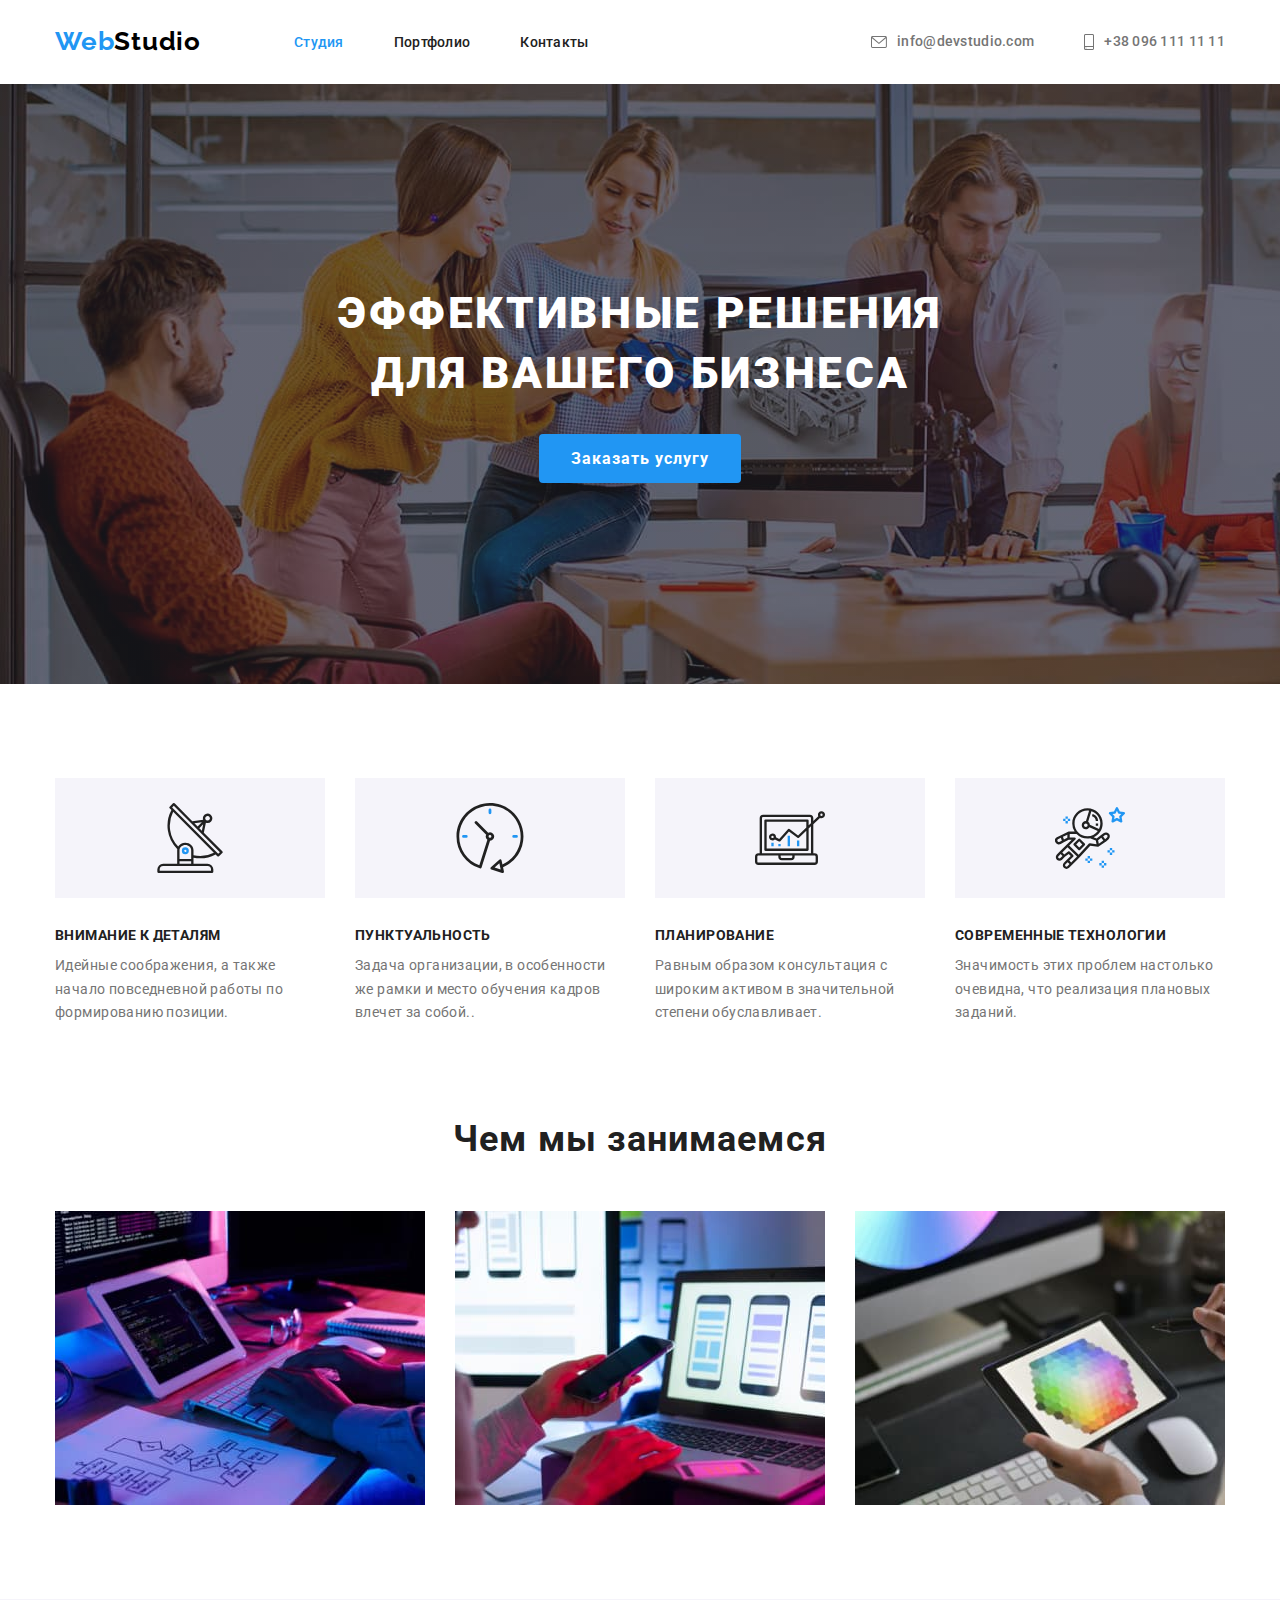
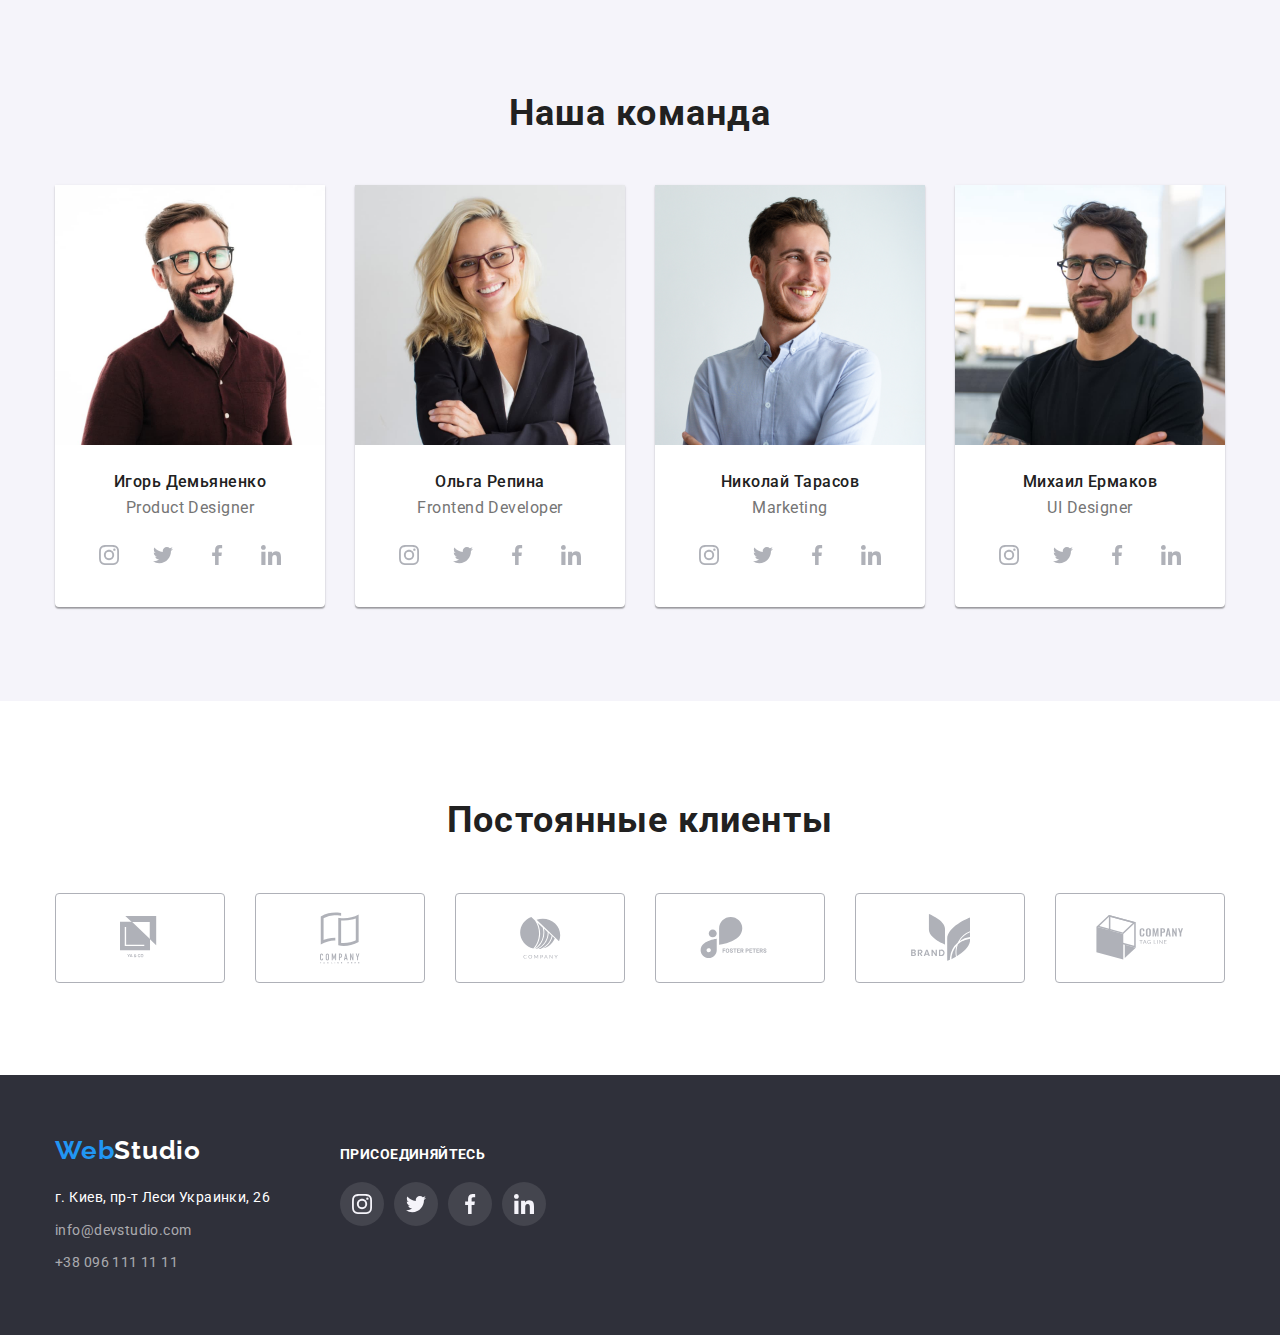
==== index.html @ 5180923b "copy created" ====
<!DOCTYPE html>
<html lang="ru">
<head>
    <meta charset="UTF-8">
    <meta name="viewport" content="width=device-width, initial-scale=1.0">
    <title>WebStudio</title>
    <link rel="preconnect" href="https://fonts.gstatic.com">
    <link href="https://fonts.googleapis.com/css2?family=Raleway:wght@700&family=Roboto:wght@400;500;700;900&display=swap"
          rel="stylesheet">
    <link rel="stylesheet" href="./css/modern-normalize.css">
    <link rel="stylesheet" href="./css/common.css">
    <link rel="stylesheet" href="./css/main.css">
</head>
<body>
    <!-- Navigation -->
    <header class="page-header container" >
            
                <nav class="nav-links" >
                    <a class="link-main" href="./index.html"><span class="part-web">Web</span>Studio</a>
                    <ul class="list">
                        <li class="item"><a class="link studio current" href="./index.html">Студия</a></li>
                        <li class="item"><a class="link portfoli" href="./portfolio.html">Портфолио</a></li>
                        <li class="item"><a class="link contacts" href="">Контакты</a></li>
                    </ul>
                </nav>
           
            
                <ul class="address list">
                    <li class="item">
                        <a class="auth-items" href="mailto:info@devstudio.com"> 
                            <svg class="icon" width="16" height="12">
                                <use href="./images/sprite.svg#icon-envelope"></use>
                            </svg> 
                            info@devstudio.com
                        </a>
                    </li>
                    <li class="item">
                        <a class="auth-items" href="tel:+380961111111">
                            <svg class="icon" width="10" height="16">
                            <use href="./images/sprite.svg#icon-smartphone"></use>
                            </svg>
                            +38 096 111 11 11
                        </a>
                    </li>
                </ul>
            
    </header>
<main>
    <!-- Hero --> 
        <section class="section-hero">
            <div class="overlay">
                <h1 class="section-title">Эффективные решения <br />для вашего бизнеса</h1>
                <button class="button-order" type="button" >Заказать услугу</button>
            </div>
          </section>
    <!-- Advantages -->
    <section class="section-advantages">
                   <div class="container">
                        <h2 class="visually-hidden">Характеристики</h2>

                        <ul class="list advantages">
                            <li class="item">
                                <div class="item-icon">
                                    <svg class="icon" width="70" height="70">
                                        <use href="./images/sprite.svg#icon-antenna-1"></use>
                                    </svg>
                                </div>
                                <h3 class="section-item top">Внимание к деталям</h3>
                                <p class="section-text">Идейные соображения, а также начало повседневной работы по формированию позиции.</p>
                            </li>

                            <li class="item">
                                <div class="item-icon">
                                    <svg class="icon" width="70" height="70">
                                        <use href="./images/sprite.svg#icon-clock-1"></use>
                                    </svg>
                                </div>
                                <h3 class="section-item">Пунктуальность</h3>
                                <p class="section-text">Задача организации, в особенности же рамки и место обучения кадров влечет за собой..</p>
                            </li>

                            <li class="item">
                                <div class="item-icon">
                                    <svg class="icon" width="70" height="70">
                                        <use href="./images/sprite.svg#icon-diagram-1"></use>
                                    </svg>
                                </div>
                                <h3 class="section-item">Планирование</h3>
                                <p class="section-text">Равным образом консультация с широким активом в значительной степени обуславливает.</p>
                            </li>

                            <li class="item">
                                <div class="item-icon">
                                    <svg class="icon" width="70" height="70">
                                        <use href="./images/sprite.svg#icon-astronaut-1"></use>
                                    </svg>
                                </div>
                                <h3 class="section-item">Современные технологии</h3>
                                <p class="section-text">Значимость этих проблем настолько очевидна, что реализация плановых заданий.</p>
                            </li>
                        </ul>
                   </div>
        </section>
    <!-- Activities -->
    <section class="section-activities" >
        <div class="container" >
            <h2 class="section-title">Чем мы занимаемся</h2>
            <ul class="list">
                <li> 
                    <div class="thumb">
                        <img src="images/image_1.jpg" alt="image_1">
                    </div> 
                </li>
                <li> 
                    <div class="thumb">
                        <img src="images/image_2.jpg" alt="image_2">
                    </div> 
                </li>
                <li> 
                    <div class="thumb">
                        <img src="images/image_3.jpg" alt="image_3">
                    </div> 
                </li>
            </ul>
        </div>
    </section>
    <!-- Our team -->
    <section class="section-team" >
        <div class="container">
            <h2 class="section-title">Наша команда</h2>
            <ul class="list">

                <li class="worker">
                    <div class="thumb">
                        <img src="images/ihor.jpg" alt="Фото Игоря">
                    </div>
                    
                    <div class="worker-info">
                        <h3 class="section-item">Игорь Демьяненко</h3>
                        <p class="section-text">Product Designer</p>
                        <ul class="list-socials">
                        
                            <li class="social-item">
                                <a class="item insta" href="">
                                    <svg class="icon" width="20" height="20">
                                        <use href="./images/sprite.svg#icon-instagram-2"></use>
                                    </svg>
                                </a>
                            </li>
                        
                            <li class="social-item">
                                <a class="item twitter" href="">
                                    <svg class="icon" width="20" height="20">
                                        <use href="./images/sprite.svg#icon-twitter-1"></use>
                                    </svg>
                                </a>
                            </li>
                        
                            <li class="social-item">
                                <a class="item facebook" href="">
                                    <svg class="icon" width="20" height="20">
                                        <use href="./images/sprite.svg#icon-facebook-1"></use>
                                    </svg>
                                </a>
                            </li>
                        
                            <li class="social-item">
                                <a class="item linkedin" href="">
                                    <svg class="icon" width="20" height="20">
                                        <use href="./images/sprite.svg#icon-linkedin-1"></use>
                                    </svg>
                                </a>
                            </li>
                        </ul>
                    </div>
                </li>


                <li class="worker">
                   <div class="thumb">
                        <img src="images/olha.jpg" alt="Фото Ольги">
                   </div>
                    
                   <div class="worker-info">
                    <h3 class="section-item">Ольга Репина</h3>
                    <p class="section-text">Frontend Developer</p>
                    <ul class="list-socials">
                    
                        <li class="social-item">
                            <a class="item insta" href="">
                                <svg class="icon" width="20" height="20">
                                    <use href="./images/sprite.svg#icon-instagram-2"></use>
                                </svg>
                            </a>
                        </li>
                    
                        <li class="social-item">
                            <a class="item twitter" href="">
                                <svg class="icon" width="20" height="20">
                                    <use href="./images/sprite.svg#icon-twitter-1"></use>
                                </svg>
                            </a>
                        </li>
                    
                        <li class="social-item">
                            <a class="item facebook" href="">
                                <svg class="icon" width="20" height="20">
                                    <use href="./images/sprite.svg#icon-facebook-1"></use>
                                </svg>
                            </a>
                        </li>
                    
                        <li class="social-item">
                            <a class="item linkedin" href="">
                                <svg class="icon" width="20" height="20">
                                    <use href="./images/sprite.svg#icon-linkedin-1"></use>
                                </svg>
                            </a>
                        </li>
                    </ul>
                   </div>
                </li>


                <li class="worker">
                    <div class="thumb">
                        <img src="images/nick.jpg" alt="Фото Николая">
                    </div>

                    <div class="worker-info">
                        <h3 class="section-item">Николай Тарасов</h3>
                        <p class="section-text">Marketing</p>
                        <ul class="list-socials">
                        
                            <li class="social-item">
                                <a class="item insta" href="">
                                    <svg class="icon" width="20" height="20">
                                        <use href="./images/sprite.svg#icon-instagram-2"></use>
                                    </svg>
                                </a>
                            </li>
                        
                            <li class="social-item">
                                <a class="item twitter" href="">
                                    <svg class="icon" width="20" height="20">
                                        <use href="./images/sprite.svg#icon-twitter-1"></use>
                                    </svg>
                                </a>
                            </li>
                        
                            <li class="social-item">
                                <a class="item facebook" href="">
                                    <svg class="icon" width="20" height="20">
                                        <use href="./images/sprite.svg#icon-facebook-1"></use>
                                    </svg>
                                </a>
                            </li>
                        
                            <li class="social-item">
                                <a class="item linkedin" href="">
                                    <svg class="icon" width="20" height="20">
                                        <use href="./images/sprite.svg#icon-linkedin-1"></use>
                                    </svg>
                                </a>
                            </li>
                        </ul>
                    </div>
                </li>


                <li class="worker">
                    <div class="thumb">
                        <img src="images/mikchail.jpg" alt="Фото Михаила">
                    </div>
                    
                    <div class="worker-info">
                        <h3 class="section-item">Михаил Ермаков</h3>
                        <p class="section-text">UI Designer</p>
                        <ul class="list-socials">
                        
                            <li class="social-item">
                                <a class="item insta" href="">
                                    <svg class="icon" width="20" height="20">
                                        <use href="./images/sprite.svg#icon-instagram-2"></use>
                                    </svg>
                                </a>
                            </li>
                        
                            <li class="social-item">
                                <a class="item twitter" href="">
                                    <svg class="icon" width="20" height="20">
                                        <use href="./images/sprite.svg#icon-twitter-1"></use>
                                    </svg>
                                </a>
                            </li>
                        
                            <li class="social-item">
                                <a class="item facebook" href="">
                                    <svg class="icon" width="20" height="20">
                                        <use href="./images/sprite.svg#icon-facebook-1"></use>
                                    </svg>
                                </a>
                            </li>
                        
                            <li class="social-item">
                                <a class="item linkedin" href="">
                                    <svg class="icon" width="20" height="20">
                                        <use href="./images/sprite.svg#icon-linkedin-1"></use>
                                    </svg>
                                </a>
                            </li>
                        </ul>
                    </div>
                </li>
            </ul>
        </div>
    </section>

    <!-- CLIENTS -->
    <section class="section-clients">
       <div class="container">
           <h2 class="section-title">Постоянные клиенты</h2>
            <ul class="clients-list">

                <li class="client">
                    <a class="button" href="">
                        <svg class="icon" width="40" height="52">
                            <use href="./images/sprite.svg#icon-logo-1"></use>
                        </svg>
                    </a>
                </li>

                <li class="client">
                    <a class="button" href="">
                        <svg class="icon" width="40" height="52">
                            <use href="./images/sprite.svg#icon-logo-2"></use>
                        </svg>
                    </a>
                </li>

                <li class="client">
                    <a class="button" href="">
                        <svg class="icon" width="41" height="42">
                            <use href="./images/sprite.svg#icon-logo-3"></use>
                        </svg>
                    </a>
                </li>

                <li class="client">
                    <a class="button" href="">
                        <svg class="icon" width="80" height="42">
                            <use href="./images/sprite.svg#icon-logo-4"></use>
                        </svg>
                    </a>
                </li>

                <li class="client">
                    <a class="button" href="">
                        <svg class="icon" width="59" height="47">
                            <use href="./images/sprite.svg#icon-logo-5"></use>
                        </svg>
                    </a>
                </li>

                <li class="client">
                    <a class="button" href="">
                        <svg class="icon" width="88" height="45">
                            <use href="./images/sprite.svg#icon-logo-6"></use>
                        </svg>
                    </a>
                </li>

            </ul>
       </div>
    </section>
</main>

<footer>
    <div class="footer-wraper">
        <div>
            <a class="logo-link" href="https://kovalenko-23.github.io/goit-markup-hw-01/">
                <span class="part-web">Web</span>Studio</a>
            <address class="auth-nav">
                <p class="city"><span class="city-address">г. Киев, пр-т Леси Украинки, 26</span> <br />
                    <a class="auth mail" href="mailto:info@devstudio.com">info@devstudio.com</a> <br />
                    <a class="auth" href="tel:+380961111111">+38 096 111 11 11</a>
                </p>
            </address>
        </div>
        
        <div class="social-links">
            <p class="social-links title">ПРИСОЕДИНЯЙТЕСЬ</p>
            <ul class="buttons">

                <li class="button">
                    <a class="social-button" href="">
                        <svg class="icon" width="20" height="20">
                            <use href="./images/sprite.svg#icon-instagram-2"></use>
                        </svg>
                    </a>
                </li>
        
                <li class="button">
                    <a class="social-button" href="">
                        <svg class="icon" width="20" height="20">
                            <use href="./images/sprite.svg#icon-twitter-1"></use>
                        </svg>
                    </a>
                </li>
        
                <li class="button">
                    <a class="social-button" href="">
                        <svg class="icon" width="20" height="20">
                            <use href="./images/sprite.svg#icon-facebook-1"></use>
                        </svg>
                    </a>
                </li>
        
                <li class="button">
                    <a class="social-button" href="">
                        <svg class="icon" width="20" height="20">
                            <use href="./images/sprite.svg#icon-linkedin-1"></use>
                        </svg>
                    </a>
                </li>
            </ul>
        </div>
    </div>
</footer>
</body>
</html>
---- css/common.css ----
:root {
  --primary-text-color: #757575;
  --primary-title-color: #212121;
  --alt-logo-color: #2196f3;
  --bcg-button-color: #f5f4fa;
  --bcg-color: #f5f4fa;
  --primary-white-color: #fff;
  --alt-bcg-color: #2f303a;
  --address-items-color: rgb(255, 255, 255, 0.6);
  --social-links-color-1: #afb1b8;
}

body {
  background-color: var(--primary-white-color);
  color: var(--primary-text-color);
  font-family: Roboto, sans-serif;
}

.visually-hidden {
  position: absolute;
  width: 1px;
  height: 1px;
  margin: -1px;
  border: 0;
  padding: 0;

  white-space: nowrap;
  clip-path: inset(100%);
  clip: rect(0 0 0 0);
  overflow: hidden;
}

.list {
  margin: 0;
  padding: 0;
  list-style: none;
  display: block;
}

.container {
  margin: 0 auto;
  width: 1200px;
  padding-left: 15px;
  padding-right: 15px;
  /* outline: 2px solid tomato; */
}

h1,
h2,
h3,
h4,
h5,
p {
  margin: 0;
  padding: 0;
}

img {
  display: block;
  height: auto;
  max-width: 100%;
}
/*===NAVIGATION===*/
.page-header .list {
  align-items: center;
}

.page-header.container {
  padding-left: 15px;
  padding-right: 15px;
  padding-top: 24px;
  padding-bottom: 24px;
  display: flex;
}

.page-header .list {
  display: flex;
}

.nav-links {
  display: flex;
}

/* Web Studio link */
.link-main {
  display: flex;
  align-items: center;
  margin-right: 93px;
}

.part-web {
  color: var(--alt-logo-color);
}

/* super cool option */
.page-header .item + .item {
  margin-left: 50px;
}

.link-main:focus,
.link-main:hover {
  color: #000;
}

.nav-links .link:hover,
.nav-links .link:focus,
.nav-links .link.current,
.address a:hover,
.address a:focus {
  color: #2196f3;
}

.address a {
  color: var(--primary-text-color);
  font-weight: 500;
  font-size: 14px;
  line-height: 1.14;
  letter-spacing: 0.02em;
}

.nav-links .link-main {
  color: #000;
  font-family: Raleway;
  font-weight: bold;
  font-size: 26px;
  line-height: 1.38;
  letter-spacing: 0.03em;
}

a,
.nav-links .link {
  text-decoration: none;
}

.nav-links .link {
  color: var(--primary-title-color);
  font-weight: 500;
  font-size: 14px;
  line-height: 1.14;
  letter-spacing: 0.02em;
}

/* Address list */

.auth-items {
  display: flex;
  align-items: center;
}

.address.list .icon {
  fill: currentColor;
  margin-right: 10px;
}

.address .item:hover {
  fill: var(--alt-logo-color);
}

.address.list {
  display: flex;
  justify-content: flex-end;
  margin-left: auto;
}

/*====MAIN====*/

/*===HERO===*/
.overlay {
  text-align: center;
  padding-bottom: 200px;
  padding-top: 200px;
  max-width: 1600px;
  height: 600px;
  margin-left: auto;
  margin-right: auto;
  background-image: linear-gradient(
      to right,
      rgba(47, 48, 58, 0.4),
      rgba(47, 48, 58, 0.4)
    ),
    url(../images/hero-background.jpg);
}

.section-hero .section-title {
  color: var(--primary-white-color);
  font-weight: 900;
  font-size: 44px;
  line-height: 1.36;
  text-align: center;
  letter-spacing: 0.06em;
  text-transform: uppercase;
  margin-bottom: 30px;
  margin-top: 0;
}

.button-order {
  border-radius: 4px;
  border: none;
  padding: 10px 32px;
  min-width: 200px;

  background-color: var(--alt-logo-color);
  color: var(--primary-white-color);
  font-weight: bold;
  font-size: 16px;
  line-height: 1.87;
  align-items: center;
  text-align: center;
  letter-spacing: 0.06em;
}

.section-hero button:hover,
.section-hero button:focus {
  background-color: var(--bcg-button-color);
  color: var(--primary-title-color);
}

/* Section Advantages */

.section-advantages .list {
  display: flex;
  justify-content: space-between;
}

.list.advantages > .item:not(:last-child) {
  margin-right: 30px;
}

.list.advantages > .item {
  width: 270px;
}

.item-icon {
  display: flex;
  align-items: center;
  background-color: var(--bcg-button-color);
  padding: 25px 100px;
  margin-bottom: 30px;
}

.list.advantages .icon {
  padding: 0;
  border: none;
  margin: 0;
}

.section-advantages .section-item {
  color: var(--primary-title-color);
  font-weight: bold;
  font-size: 14px;
  line-height: 1.14;
  letter-spacing: 0.03em;
  text-transform: uppercase;
}

.section-advantages {
  padding-top: 94px;
  padding-bottom: 94px;
}

.section-advantages .section-item {
  margin-top: 0;
  margin-bottom: 10px;
}

.section-advantages .section-text {
  margin-top: 0;
  margin-bottom: 0;
}

.section-item.top {
  margin-top: 0;
}

.section-advantages .section-text {
  color: var(--primary-text-color);
  font-style: normal;
  font-weight: normal;
  font-size: 14px;
  line-height: 1.7;
  letter-spacing: 0.03em;
}

/* Activities section */
.section-activities .list {
  display: flex;
  justify-content: space-between;
}

.section-activities {
  padding-bottom: 94px;
}

.section-activities .section-title {
  color: var(--primary-title-color);
  font-weight: bold;
  text-align: center;
  font-size: 36px;
  line-height: 1.16;
  letter-spacing: 0.03em;
  margin-bottom: 50px;
}

/* Our Team section */
.section-team .list {
  display: flex;
  justify-content: space-between;
}

.section-team {
  background-color: var(--bcg-color);
  padding-top: 94px;
  padding-bottom: 94px;
}

.section-team .worker {
  background-color: var(--primary-white-color);
  box-shadow: 0px 1px 3px rgba(0, 0, 0, 0.12), 0px 1px 1px rgba(0, 0, 0, 0.14),
    0px 2px 1px rgba(0, 0, 0, 0.2);
  border-radius: 0px 0px 4px 4px;
}

.section-team .worker:not(:last-child) {
  margin-right: 30px;
}

.worker-info {
  padding: 30px 32px;
}

.section-team .section-title {
  color: var(--primary-title-color);
  font-weight: bold;
  font-size: 36px;
  line-height: 1.16;
  text-align: center;
  letter-spacing: 0.03em;
  margin-bottom: 50px;
}

.section-team .section-item {
  color: var(--primary-title-color);
  font-weight: 500;
  font-size: 16px;
  line-height: 0.84;
  text-align: center;
  letter-spacing: 0.03em;
  margin-bottom: 10px;
}

.section-team .section-text {
  color: var(--primary-text-color);
  font-weight: normal;
  font-size: 16px;
  line-height: 1.2;
  text-align: center;
  letter-spacing: 0.03em;
  margin-bottom: 16px;
}

/* Social links */
.list-socials {
  display: flex;
  justify-content: space-around;
  padding: 0;
}

.list-socials .social-item:not(:last-child) {
  margin-right: 10px;
}

.social-item > .item {
  display: flex;
  align-items: center;
  justify-content: center;
  border: none;
  padding: 0;
  width: 44px;
  height: 44px;
  border-radius: 50%;
  color: var(--social-links-color-1);
}

.social-item > .item:hover,
.social-item > .item:focus {
  background-color: var(--alt-logo-color);
  color: var(--primary-white-color);
}

.social-item .icon {
  fill: currentColor;
}

/*===Clients section=== */
.section-clients .container {
  padding-top: 98px;
  padding-bottom: 92px;
  margin-left: auto;
  margin-right: auto;
}

.section-clients .section-title {
  color: var(--primary-title-color);
  font-weight: bold;
  font-size: 36px;
  line-height: 1.2;
  text-align: center;
  letter-spacing: 0.03em;

  margin-bottom: 50px;
}

.clients-list {
  display: flex;
  margin: 0;
  padding: 0;
}

.clients-list .client:not(:last-child) {
  margin-right: 30px;
}

.clients-list .button {
  width: 170px;
  height: 90px;
  border: 1px var(--social-links-color-1) solid;
  border-radius: 4px;
  display: flex;
  justify-content: center;
  align-items: center;
  color: var(--social-links-color-1);
}

.clients-list .button:hover,
.clients-list .button:focus {
  color: var(--alt-logo-color);
  background-color: var(--primary-white-color);
  border-color: var(--alt-logo-color);
}

.clients-list .icon {
  fill: currentColor;
}

/*===Footer===*/
footer {
  background-color: #2f303a;
}

.footer-wraper {
  display: flex;
  align-items: baseline;
  width: 1200px;
  padding-top: 60px;
  padding-bottom: 60px;
  padding-left: 15px;
  padding-right: 15px;
  margin-left: auto;
  margin-right: auto;
}

.city {
  color: var(--primary-white-color);
}

.logo-link {
  display: inline-block;
  color: var(--primary-white-color);
  font-family: Raleway;
  font-weight: bold;
  font-size: 26px;
  line-height: 1.2;
  letter-spacing: 0.03em;
  margin-bottom: 20px;
}

.auth-nav .city {
  font-weight: normal;
  font-size: 14px;
  line-height: 1.7;
  letter-spacing: 0.03em;
}

.logo-link:hover,
.logo-link:focus {
  color: var(--primary-white-color);
}

.auth-nav .auth {
  color: var(--address-items-color);
}

footer a:hover,
footer a:focus {
  color: var(--alt-bcg-color);
}

.city-address {
  display: inline-block;
  margin-bottom: 9px;
}

.auth.mail {
  margin-bottom: 9px;
  display: inline-block;
}

.social-links {
  margin-left: 70px;
}

.social-links.title {
  color: var(--primary-white-color);
  margin-bottom: 20px;
  margin-left: 0;
  font-style: normal;
  font-weight: bold;
  font-size: 14px;
  line-height: 1.14;
  letter-spacing: 0.03em;
  text-transform: uppercase;
}

.social-links .buttons {
  display: flex;
  margin: 0;
  padding: 0;
}

.button .social-button {
  display: flex;
  align-items: center;
  justify-content: center;
  width: 44px;
  height: 44px;
  fill: var(--bcg-button-color);
  background-color: rgba(255, 255, 255, 0.1);
  border-radius: 50%;
}

.button .social-button:hover,
.button .social-button:focus {
  fill: var(--primary-white-color);
  background-color: var(--alt-logo-color);
}

.social-links .button:not(:last-child) {
  margin-right: 10px;
}
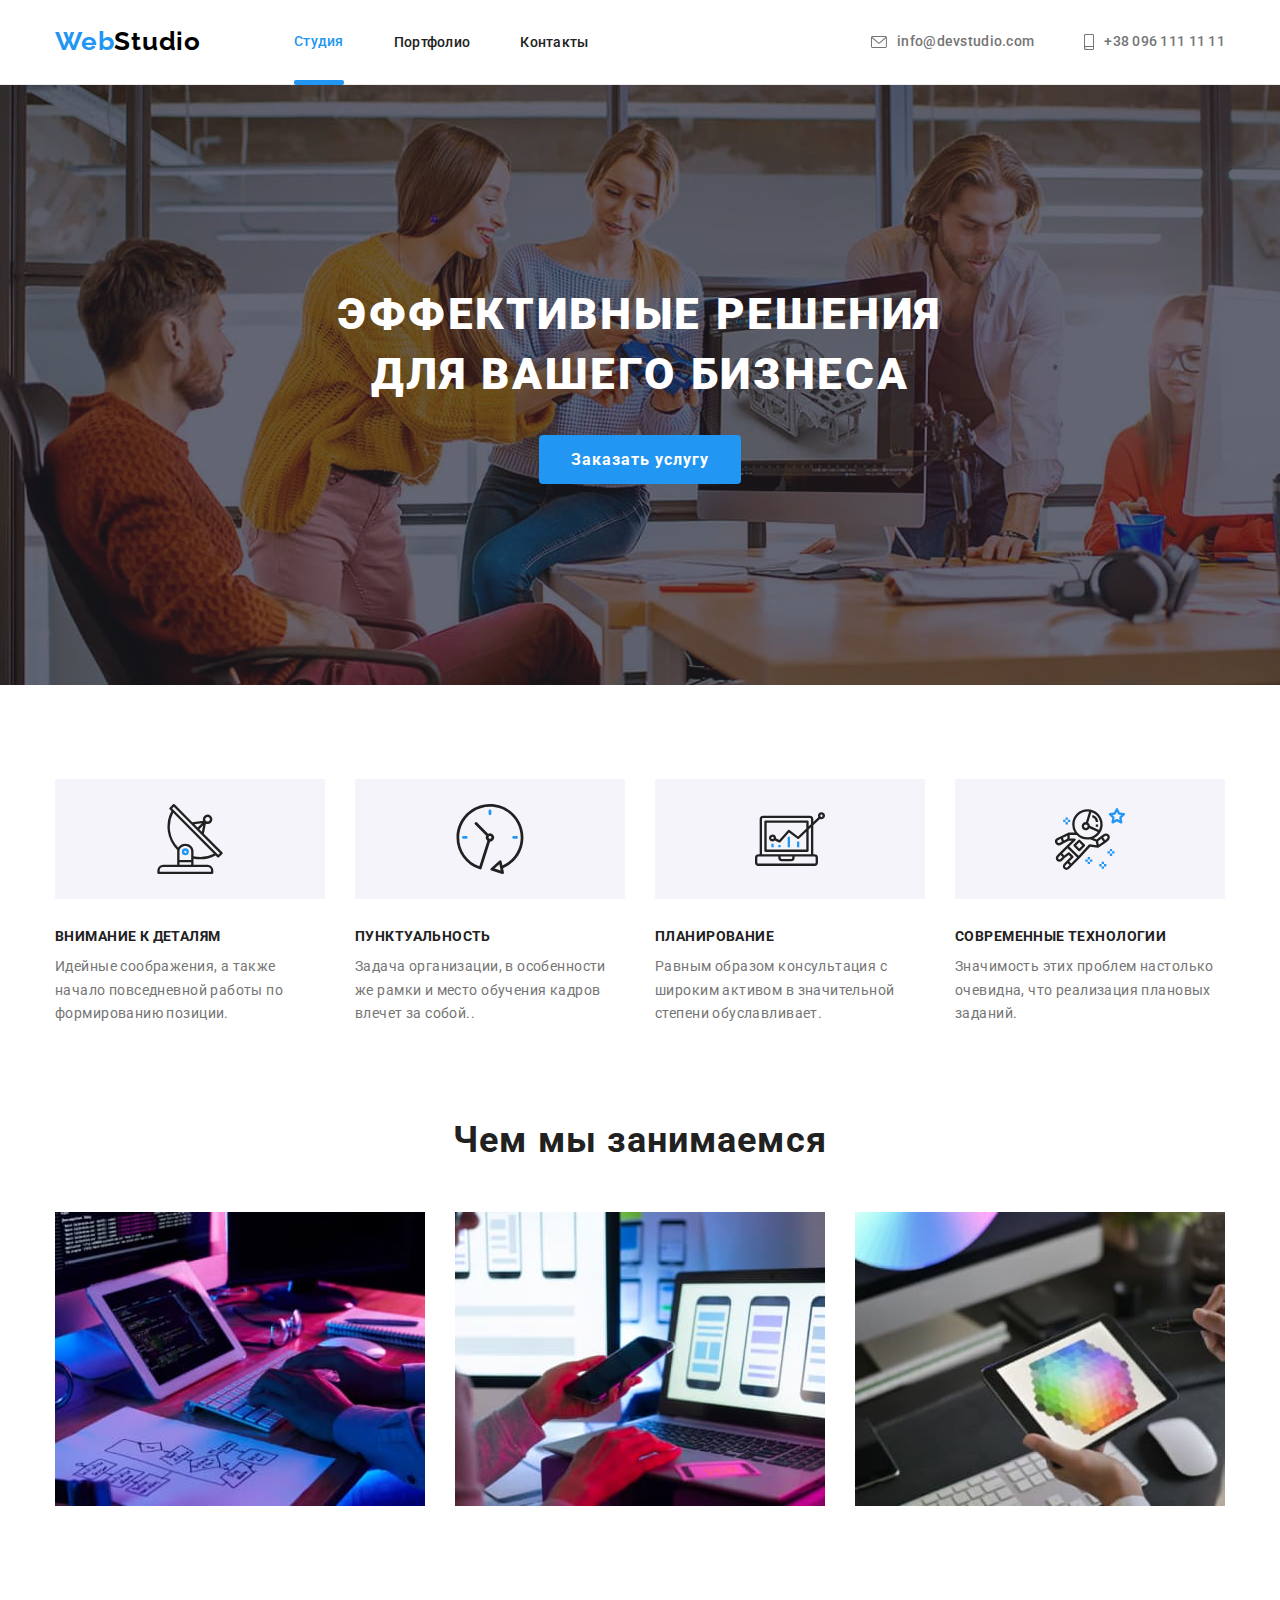
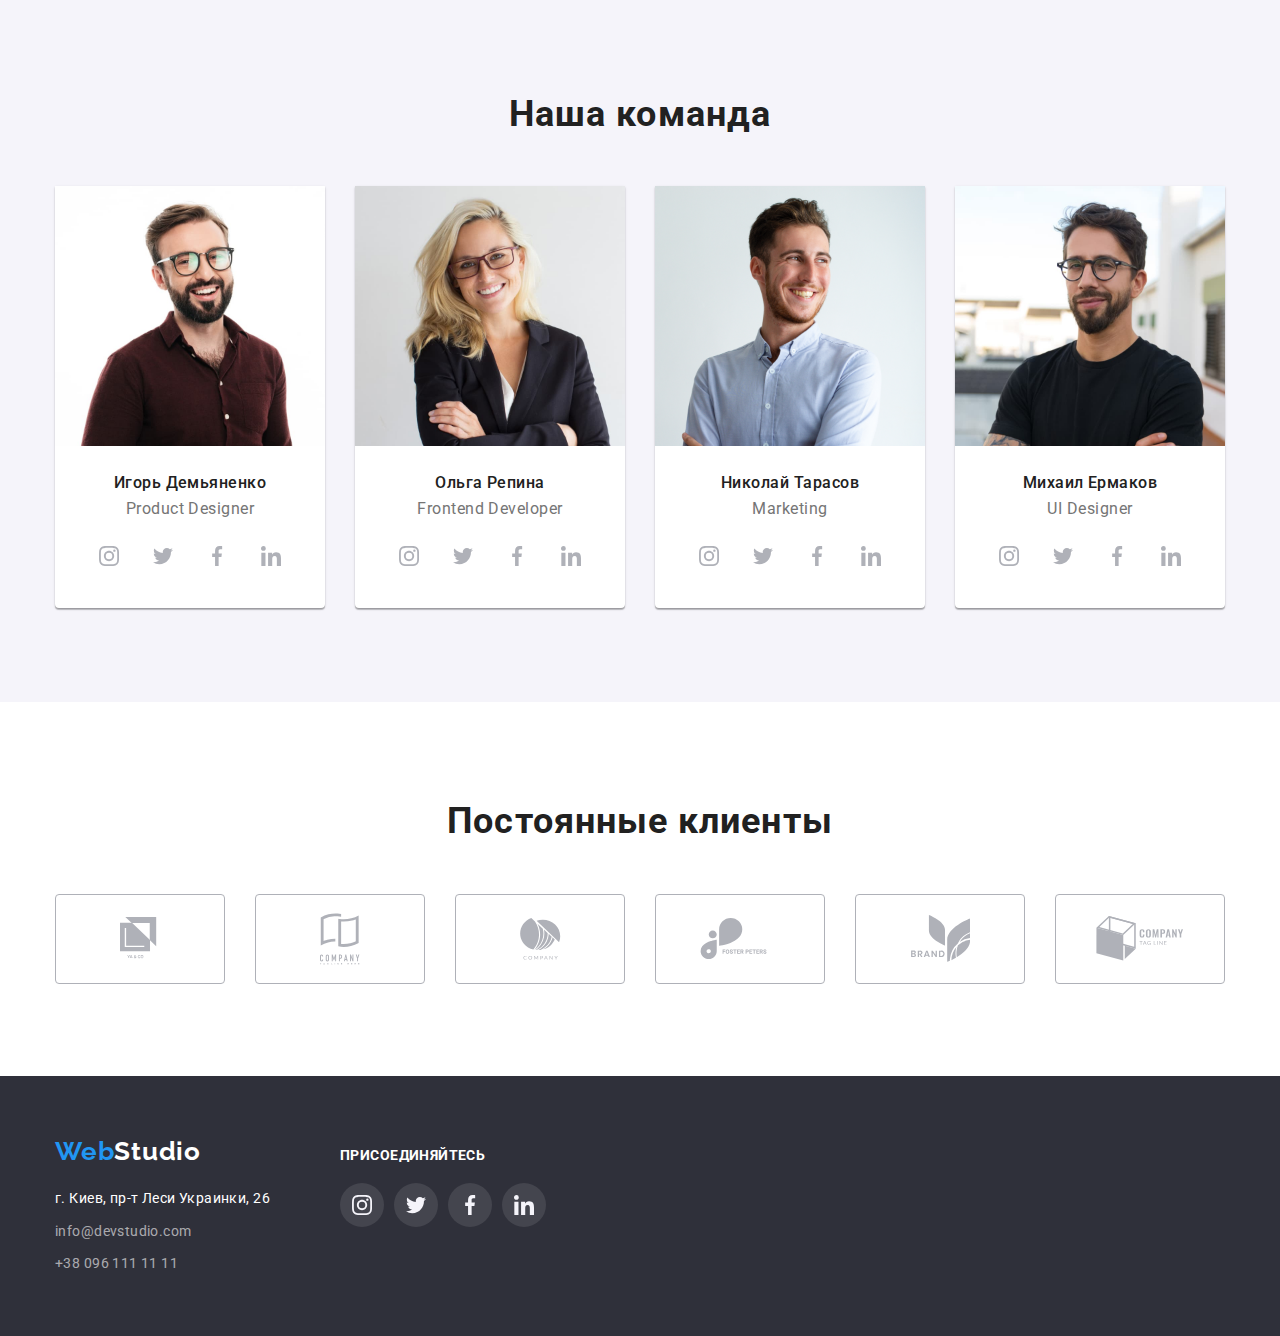
==== commit b8a3a97b: "decorations added" ====
--- a/index.html
+++ b/index.html
@@ -13,46 +13,55 @@
 </head>
 <body>
     <!-- Navigation -->
-    <header class="page-header container" >
-            
-                <nav class="nav-links" >
-                    <a class="link-main" href="./index.html"><span class="part-web">Web</span>Studio</a>
-                    <ul class="list">
-                        <li class="item"><a class="link studio current" href="./index.html">Студия</a></li>
-                        <li class="item"><a class="link portfoli" href="./portfolio.html">Портфолио</a></li>
-                        <li class="item"><a class="link contacts" href="">Контакты</a></li>
+    <header >
+                <div class="page-header container" >
+                    <nav class="nav-links">
+                        <a class="link-main" href="./index.html"><span class="part-web">Web</span>Studio</a>
+                        <ul class="list">
+                            <li class="item"><a class="link studio current" href="./index.html">Студия</a></li>
+                            <li class="item"><a class="link portfoli" href="./portfolio.html">Портфолио</a></li>
+                            <li class="item"><a class="link contacts" href="">Контакты</a></li>
+                        </ul>
+                    </nav>
+                    
+                    
+                    <ul class="address list">
+                        <li class="item">
+                            <a class="auth-items" href="mailto:info@devstudio.com">
+                                <svg class="icon" width="16" height="12">
+                                    <use href="./images/sprite.svg#icon-envelope"></use>
+                                </svg>
+                                info@devstudio.com
+                            </a>
+                        </li>
+                        <li class="item">
+                            <a class="auth-items" href="tel:+380961111111">
+                                <svg class="icon" width="10" height="16">
+                                    <use href="./images/sprite.svg#icon-smartphone"></use>
+                                </svg>
+                                +38 096 111 11 11
+                            </a>
+                        </li>
                     </ul>
-                </nav>
-           
-            
-                <ul class="address list">
-                    <li class="item">
-                        <a class="auth-items" href="mailto:info@devstudio.com"> 
-                            <svg class="icon" width="16" height="12">
-                                <use href="./images/sprite.svg#icon-envelope"></use>
-                            </svg> 
-                            info@devstudio.com
-                        </a>
-                    </li>
-                    <li class="item">
-                        <a class="auth-items" href="tel:+380961111111">
-                            <svg class="icon" width="10" height="16">
-                            <use href="./images/sprite.svg#icon-smartphone"></use>
-                            </svg>
-                            +38 096 111 11 11
-                        </a>
-                    </li>
-                </ul>
-            
+                </div>
     </header>
 <main>
     <!-- Hero --> 
         <section class="section-hero">
             <div class="overlay">
                 <h1 class="section-title">Эффективные решения <br />для вашего бизнеса</h1>
-                <button class="button-order" type="button" >Заказать услугу</button>
+                <button class="button-order" type="button" data-modal-open>Заказать услугу</button>
             </div>
           </section>
+          <div class="backdrop is-hidden" data-modal>
+              <div class="modal">
+                <button class="close-button" data-modal-close>
+                    <svg class="icon" width="30" height="30">
+                    <use href="./images/sprite.svg#icon-smartphone"></use>
+                    </svg>
+                </button>
+              </div>
+          </div>
     <!-- Advantages -->
     <section class="section-advantages">
                    <div class="container">
@@ -427,5 +436,6 @@
         </div>
     </div>
 </footer>
+<script src="./modal.js"></script>
 </body>
 </html>--- a/css/common.css
+++ b/css/common.css
@@ -61,6 +61,12 @@
   max-width: 100%;
 }
 /*===NAVIGATION===*/
+
+header {
+  border-bottom: 1px solid #ececec;
+  offset: -1x;
+}
+
 .page-header .list {
   align-items: center;
 }
@@ -138,6 +144,26 @@
   font-size: 14px;
   line-height: 1.14;
   letter-spacing: 0.02em;
+}
+
+.link.current {
+  position: relative;
+  display: block;
+}
+
+.link.current::after {
+  content: '';
+
+  position: absolute;
+  bottom: -218%;
+  left: 0;
+
+  display: block;
+  height: 5px;
+  width: 100%;
+  /* outline: 1px solid tomato; */
+  background-color: var(--alt-logo-color);
+  border-radius: 2px;
 }
 
 /* Address list */
@@ -215,6 +241,46 @@
   color: var(--primary-title-color);
 }
 
+.backdrop {
+  position: fixed;
+  top: 0;
+  left: 0;
+  width: 100%;
+  height: 100%;
+  background: rgba(0, 0, 0, 0.2);
+}
+
+.backdrop.is-hidden {
+  opacity: 0;
+  pointer-events: none;
+}
+
+.modal {
+  position: absolute;
+  min-width: 528px;
+  min-height: 581px;
+  left: 50%;
+  top: 50%;
+  transform: translate(-50%, -50%);
+
+  background: #ffffff;
+  box-shadow: 0px 1px 3px rgba(0, 0, 0, 0.12), 0px 1px 1px rgba(0, 0, 0, 0.14),
+    0px 2px 1px rgba(0, 0, 0, 0.2);
+  border-radius: 4px;
+
+  transition: scale 1000ms cubic-bezier(0.4, 0, 0.2, 1);
+}
+
+/* Пересмотреть */
+.modal .close-button {
+  position: absolute;
+  top: 0;
+  right: 0;
+  border: none;
+  margin: 0;
+  padding: 0;
+}
+
 /* Section Advantages */
 
 .section-advantages .list {
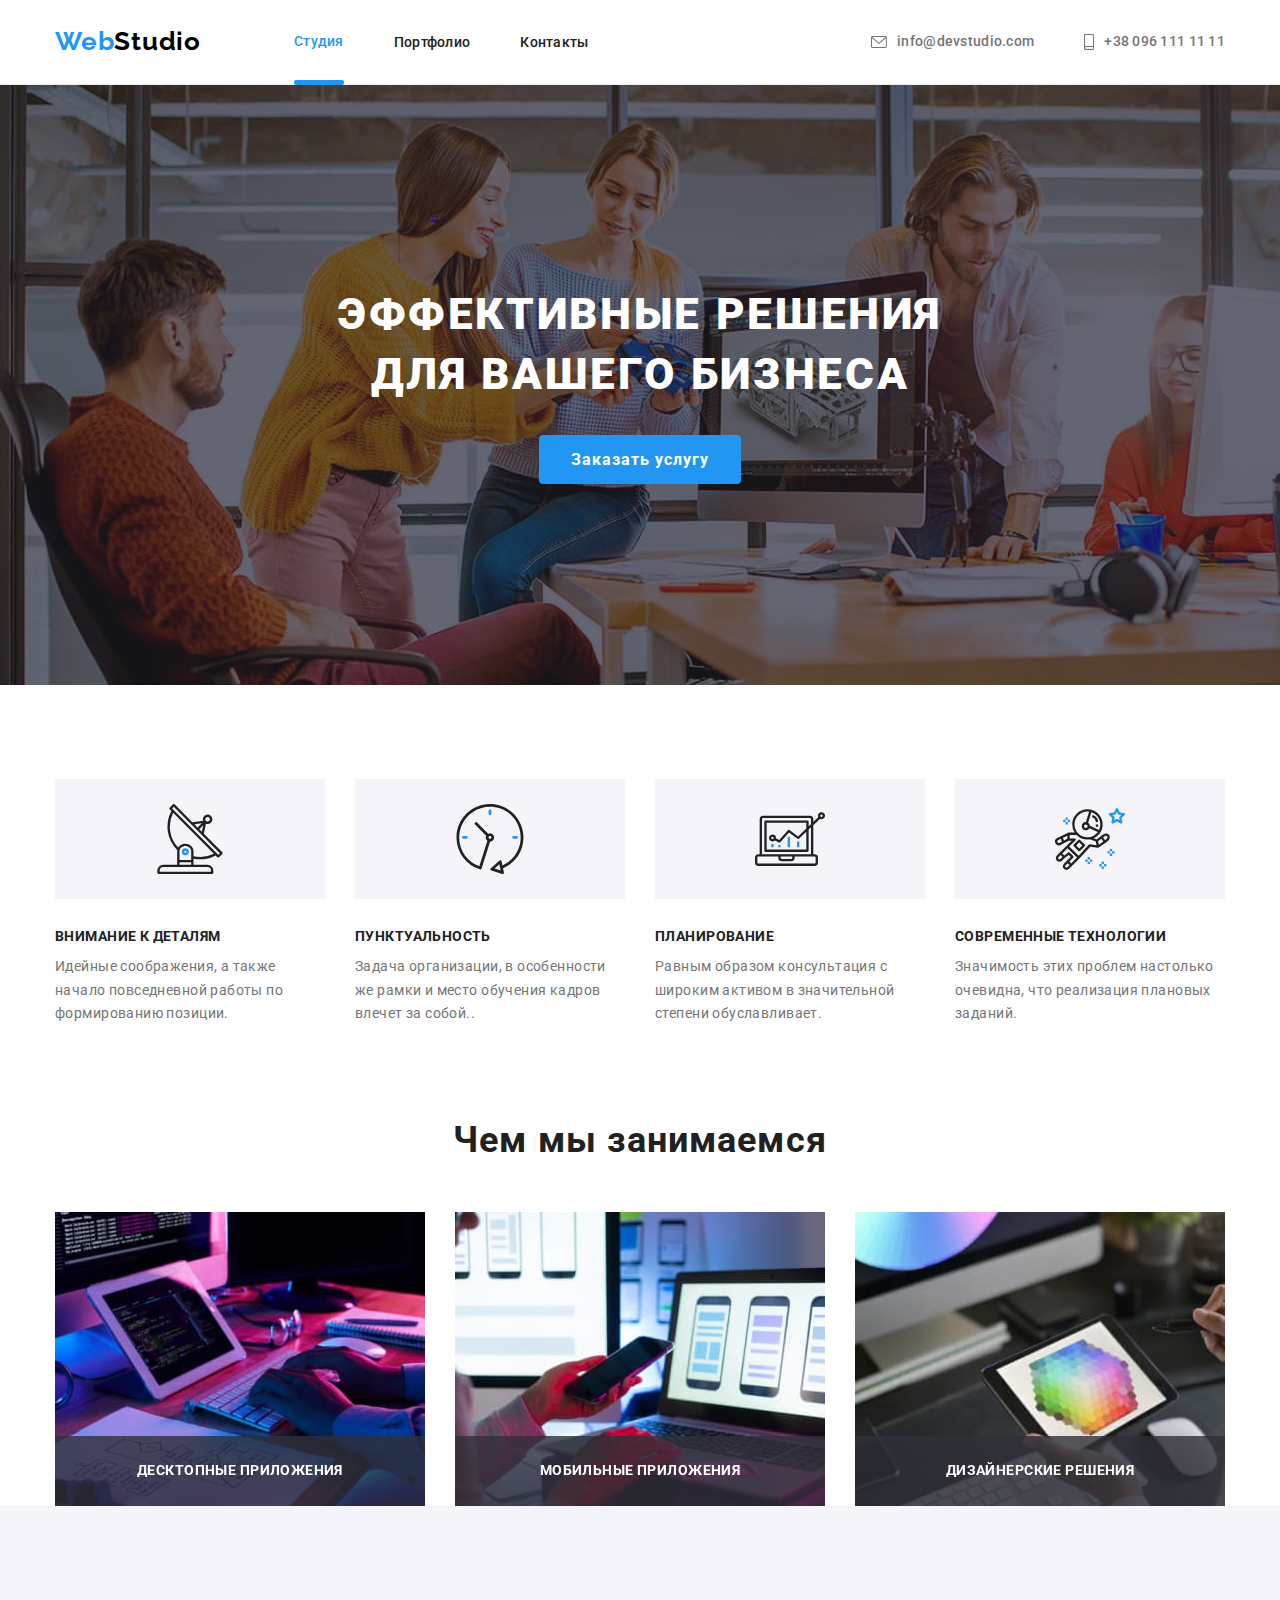
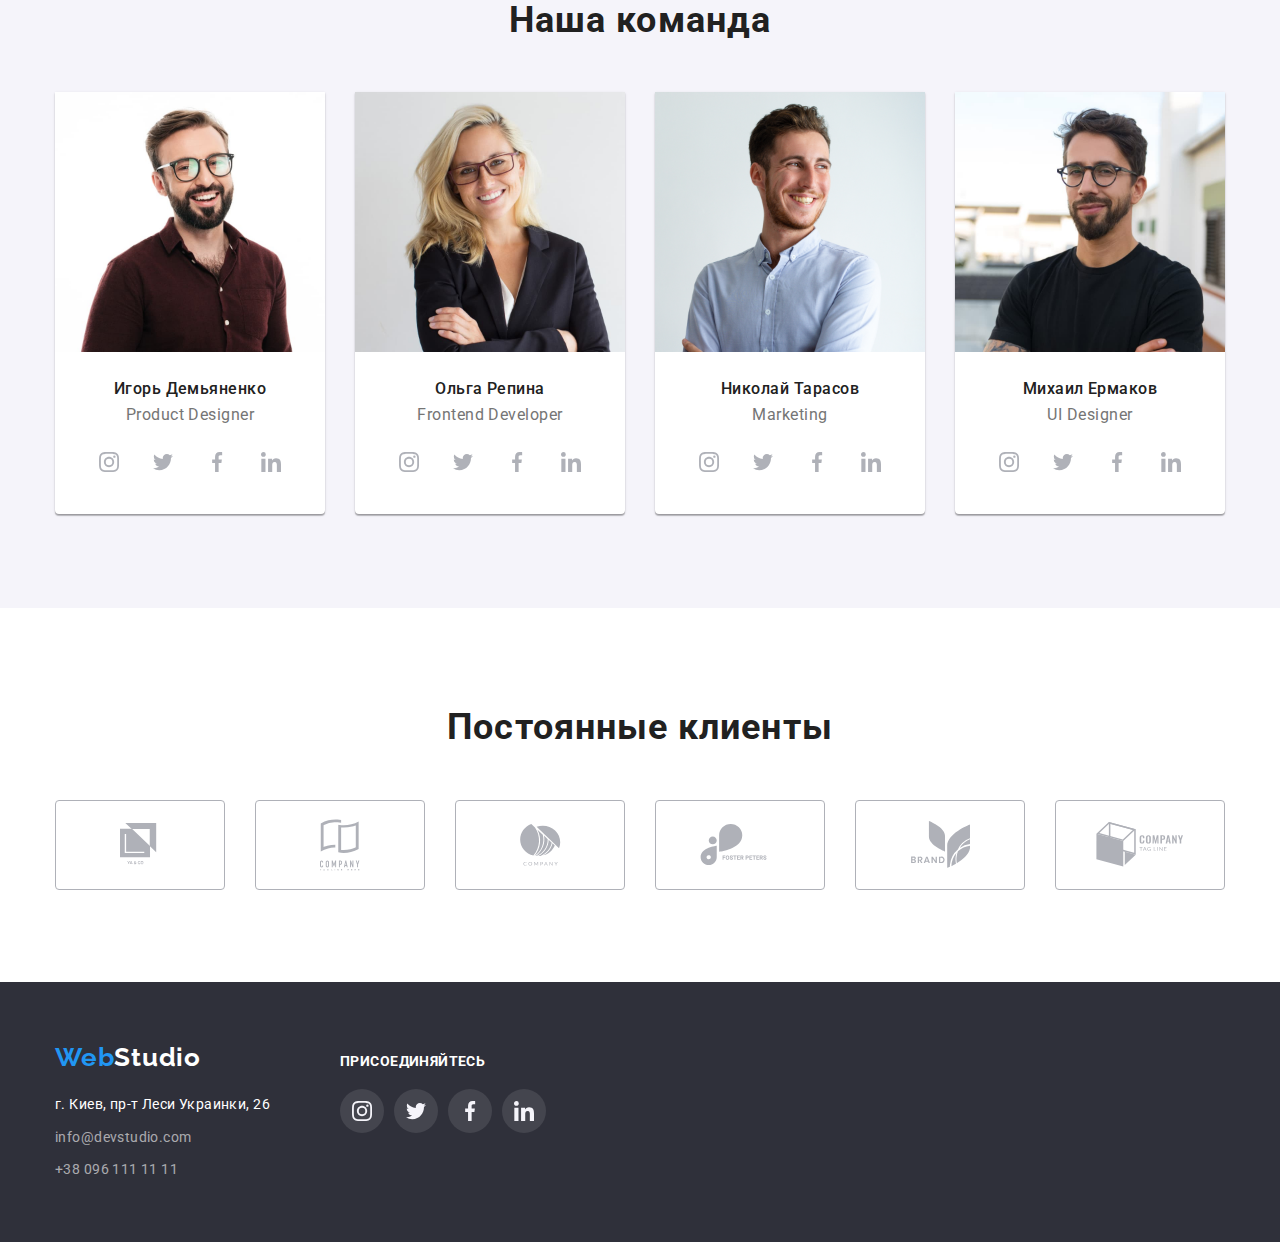
==== commit cd6058f7: "changes added" ====
--- a/index.html
+++ b/index.html
@@ -116,18 +116,21 @@
             <h2 class="section-title">Чем мы занимаемся</h2>
             <ul class="list">
                 <li> 
-                    <div class="thumb">
+                    <div class="thumb-activities">
                         <img src="images/image_1.jpg" alt="image_1">
+                        <p>Десктопные приложения</p>
                     </div> 
                 </li>
                 <li> 
-                    <div class="thumb">
+                    <div class="thumb-activities">
                         <img src="images/image_2.jpg" alt="image_2">
+                        <p>Мобильные приложения</p>
                     </div> 
                 </li>
                 <li> 
-                    <div class="thumb">
+                    <div class="thumb-activities">
                         <img src="images/image_3.jpg" alt="image_3">
+                        <p>Дизайнерские решения</p>
                     </div> 
                 </li>
             </ul>
--- a/css/common.css
+++ b/css/common.css
@@ -353,8 +353,41 @@
   justify-content: space-between;
 }
 
-.section-activities {
+. .section-activities {
   padding-bottom: 94px;
+}
+
+.thumb-activities {
+  position: relative;
+}
+
+.thumb-activities::before {
+  display: inline-block;
+  position: absolute;
+  content: '';
+  bottom: 0;
+  left: 0;
+  width: 100%;
+  height: 70px;
+  background-color: rgba(47, 48, 58, 0.8);
+}
+
+.thumb-activities > p {
+  display: inline-block;
+  position: absolute;
+  bottom: 0;
+  left: 50%;
+  transform: translatex(-50%);
+  width: 100%;
+
+  padding-bottom: 27px;
+  font-weight: bold;
+  font-size: 14px;
+  line-height: 1.14;
+  text-align: center;
+  letter-spacing: 0.03em;
+  text-transform: uppercase;
+  color: var(--primary-white-color);
 }
 
 .section-activities .section-title {
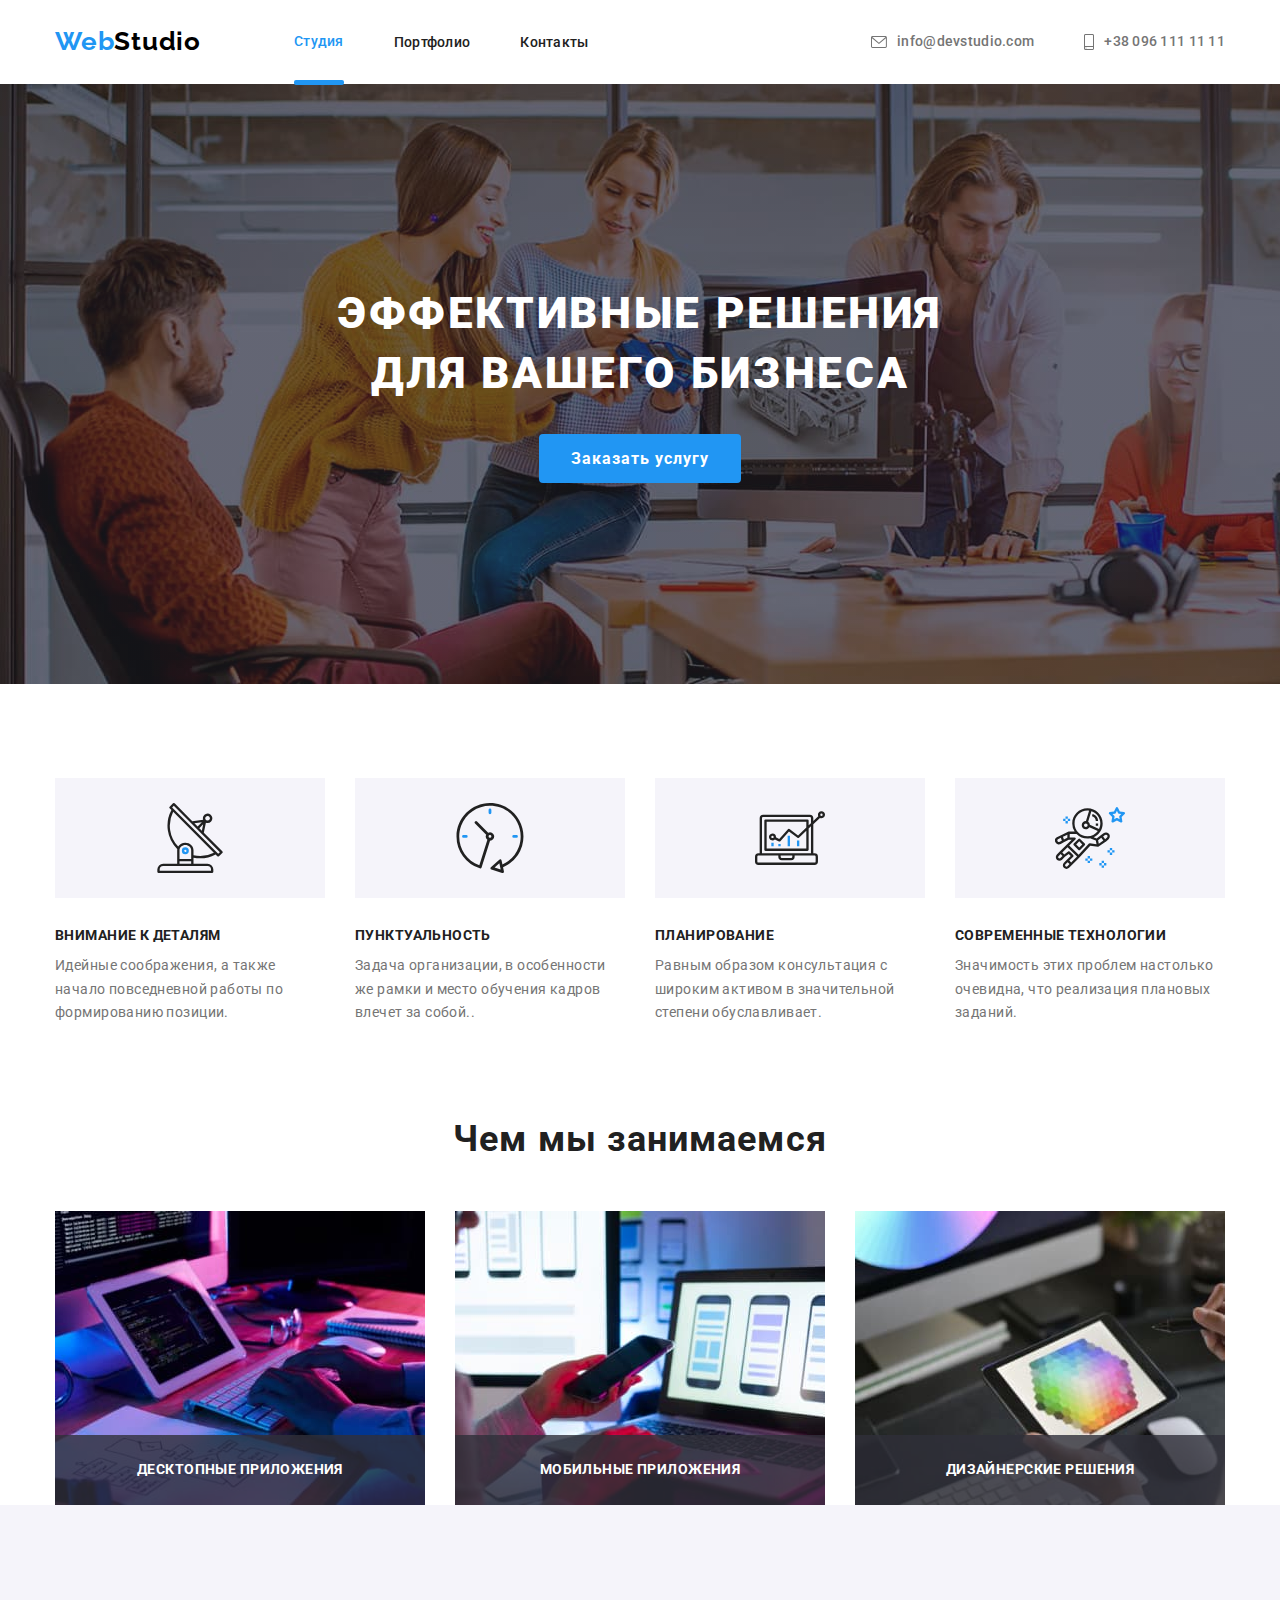
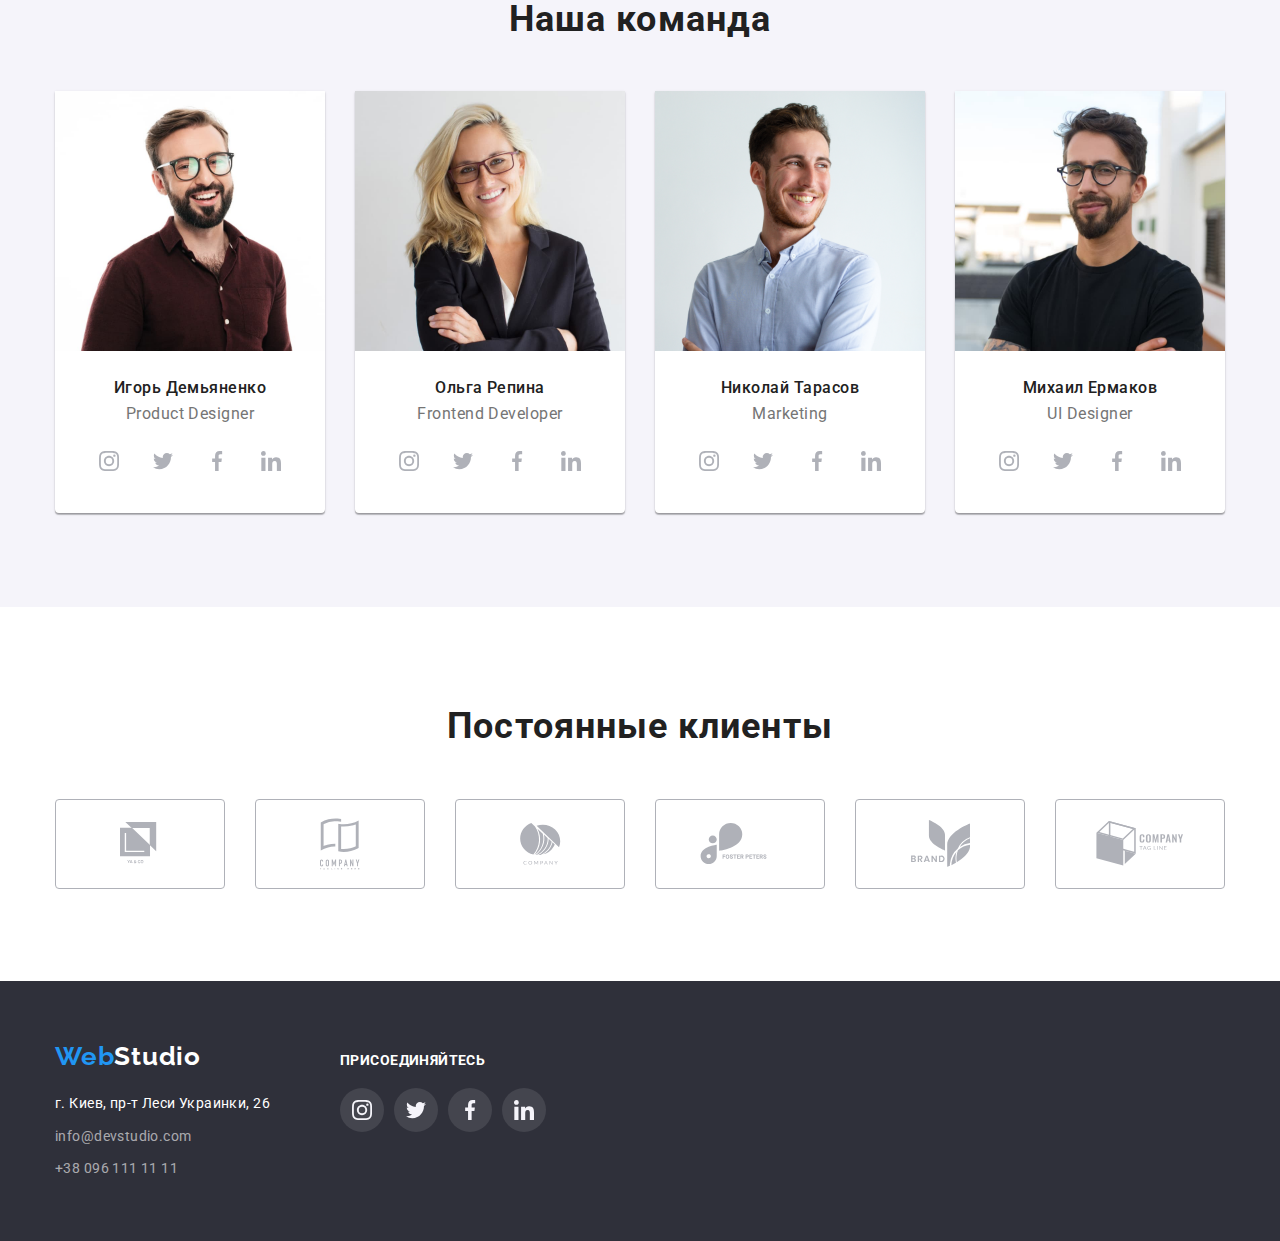
==== commit bd0de88f: "modal window created" ====
--- a/index.html
+++ b/index.html
@@ -56,8 +56,8 @@
           <div class="backdrop is-hidden" data-modal>
               <div class="modal">
                 <button class="close-button" data-modal-close>
-                    <svg class="icon" width="30" height="30">
-                    <use href="./images/sprite.svg#icon-smartphone"></use>
+                    <svg class="icon" width="11" height="11">
+                    <use href="./images/sprite.svg#icon-close"></use>
                     </svg>
                 </button>
               </div>
@@ -118,19 +118,19 @@
                 <li> 
                     <div class="thumb-activities">
                         <img src="images/image_1.jpg" alt="image_1">
-                        <p>Десктопные приложения</p>
+                        <p class="text">Десктопные приложения</p>
                     </div> 
                 </li>
                 <li> 
                     <div class="thumb-activities">
                         <img src="images/image_2.jpg" alt="image_2">
-                        <p>Мобильные приложения</p>
+                        <p class="text">Мобильные приложения</p>
                     </div> 
                 </li>
                 <li> 
                     <div class="thumb-activities">
                         <img src="images/image_3.jpg" alt="image_3">
-                        <p>Дизайнерские решения</p>
+                        <p class="text">Дизайнерские решения</p>
                     </div> 
                 </li>
             </ul>
--- a/css/common.css
+++ b/css/common.css
@@ -63,8 +63,7 @@
 /*===NAVIGATION===*/
 
 header {
-  border-bottom: 1px solid #ececec;
-  offset: -1x;
+  border-bottom: -1px solid #ececec;
 }
 
 .page-header .list {
@@ -248,6 +247,11 @@
   width: 100%;
   height: 100%;
   background: rgba(0, 0, 0, 0.2);
+  z-index: 10;
+
+  opacity: 1;
+
+  transition: opacity 500ms cubic-bezier(0.4, 0, 0.2, 1);
 }
 
 .backdrop.is-hidden {
@@ -255,30 +259,44 @@
   pointer-events: none;
 }
 
+.backdrop.is-hidden .modal {
+  transform: translate(-50%, -50%) scale(0.9);
+}
+
 .modal {
   position: absolute;
-  min-width: 528px;
-  min-height: 581px;
+  max-width: 528px;
+  width: 100%;
+  min-height: 100vh;
   left: 50%;
   top: 50%;
-  transform: translate(-50%, -50%);
+  overflow-y: auto;
 
   background: #ffffff;
-  box-shadow: 0px 1px 3px rgba(0, 0, 0, 0.12), 0px 1px 1px rgba(0, 0, 0, 0.14),
-    0px 2px 1px rgba(0, 0, 0, 0.2);
   border-radius: 4px;
-
-  transition: scale 1000ms cubic-bezier(0.4, 0, 0.2, 1);
-}
-
-/* Пересмотреть */
-.modal .close-button {
+  padding: 40px;
+
+  transform: translate(-50%, -50%) scale(1);
+  transition: scale 250ms cubic-bezier(0.4, 0, 0.2, 1);
+
+  /* Добавить после наполенияи контентом */
+  /* overflow-y: auto; */
+}
+
+.modal > .close-button {
   position: absolute;
+  display: flex;
+  justify-content: center;
+  align-items: center;
   top: 0;
   right: 0;
-  border: none;
-  margin: 0;
-  padding: 0;
+  border: 1px solid rgba(0, 0, 0, 0.1);
+  width: 30px;
+  height: 30px;
+  background-color: white;
+  border-radius: 50%;
+  margin-top: 8px;
+  margin-right: 8px;
 }
 
 /* Section Advantages */
@@ -355,6 +373,7 @@
 
 . .section-activities {
   padding-bottom: 94px;
+  z-index: 1;
 }
 
 .thumb-activities {
@@ -372,7 +391,7 @@
   background-color: rgba(47, 48, 58, 0.8);
 }
 
-.thumb-activities > p {
+.thumb-activities > .text {
   display: inline-block;
   position: absolute;
   bottom: 0;
